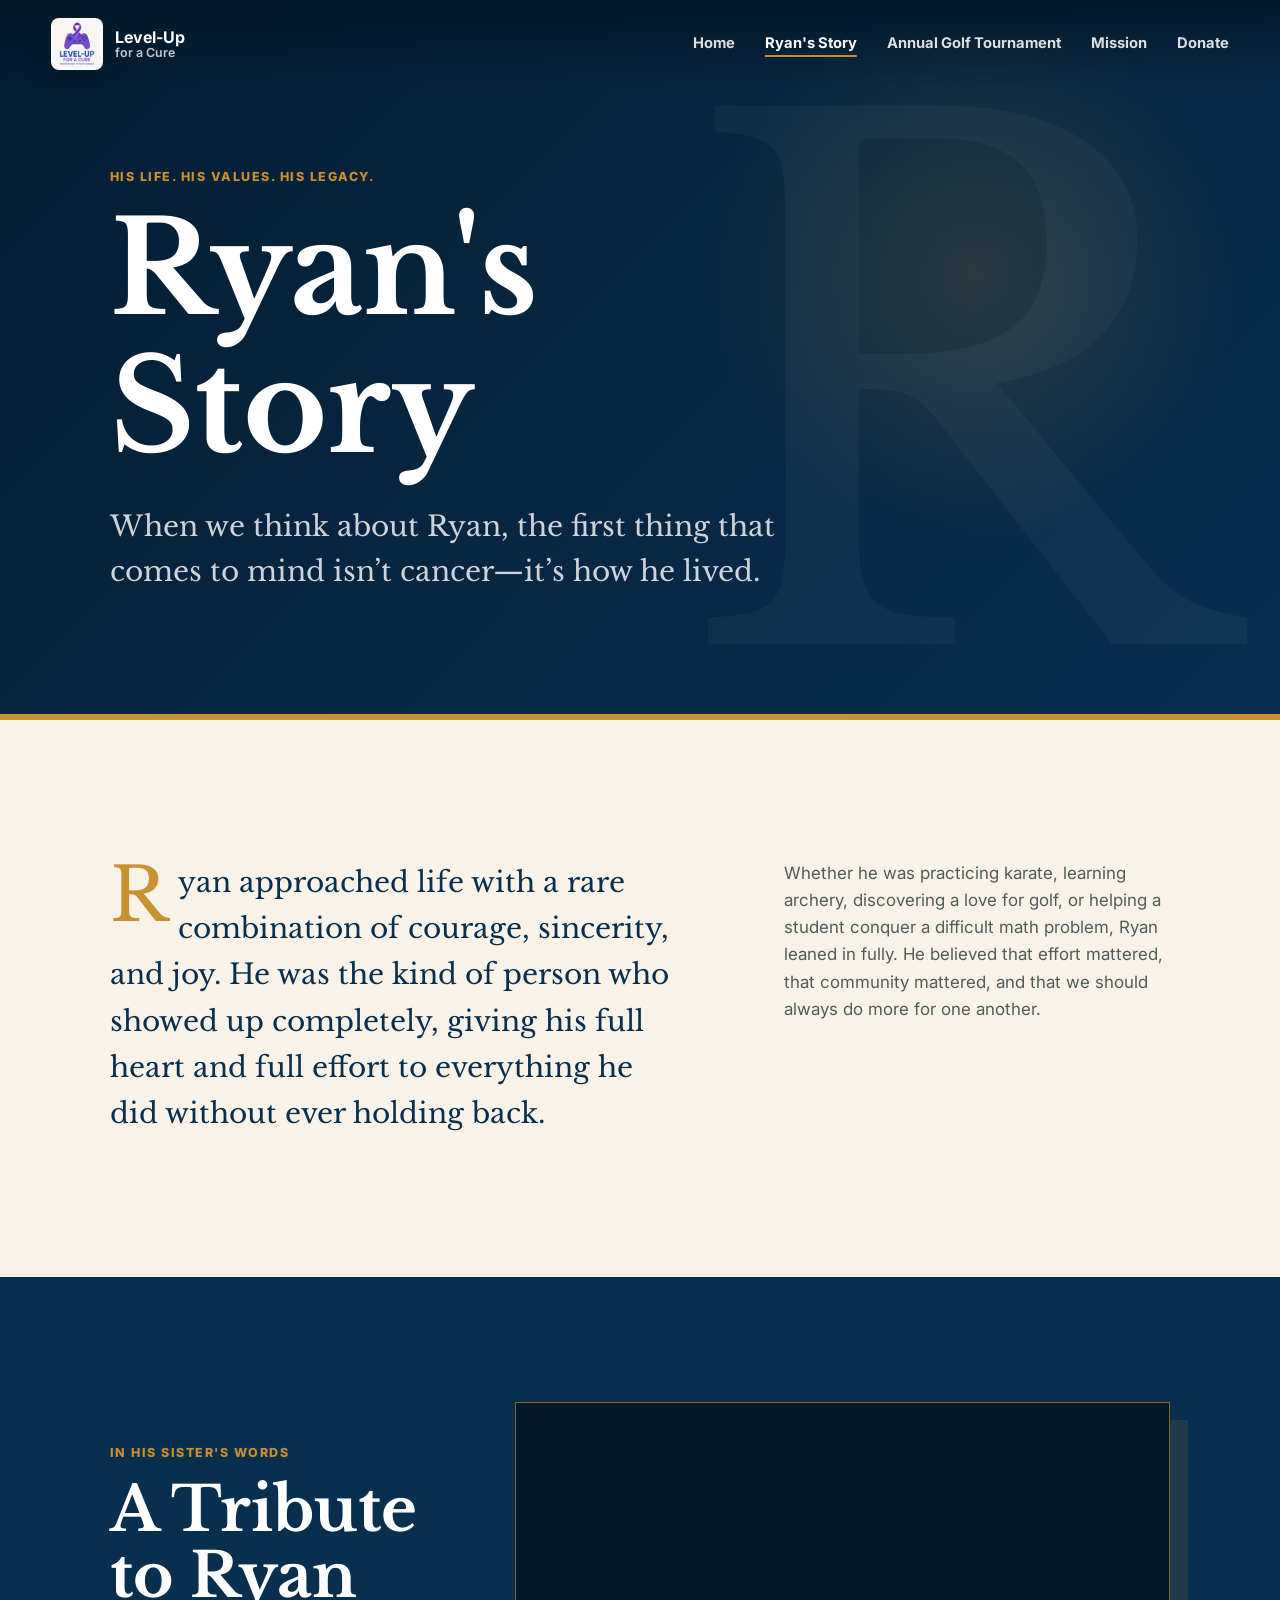
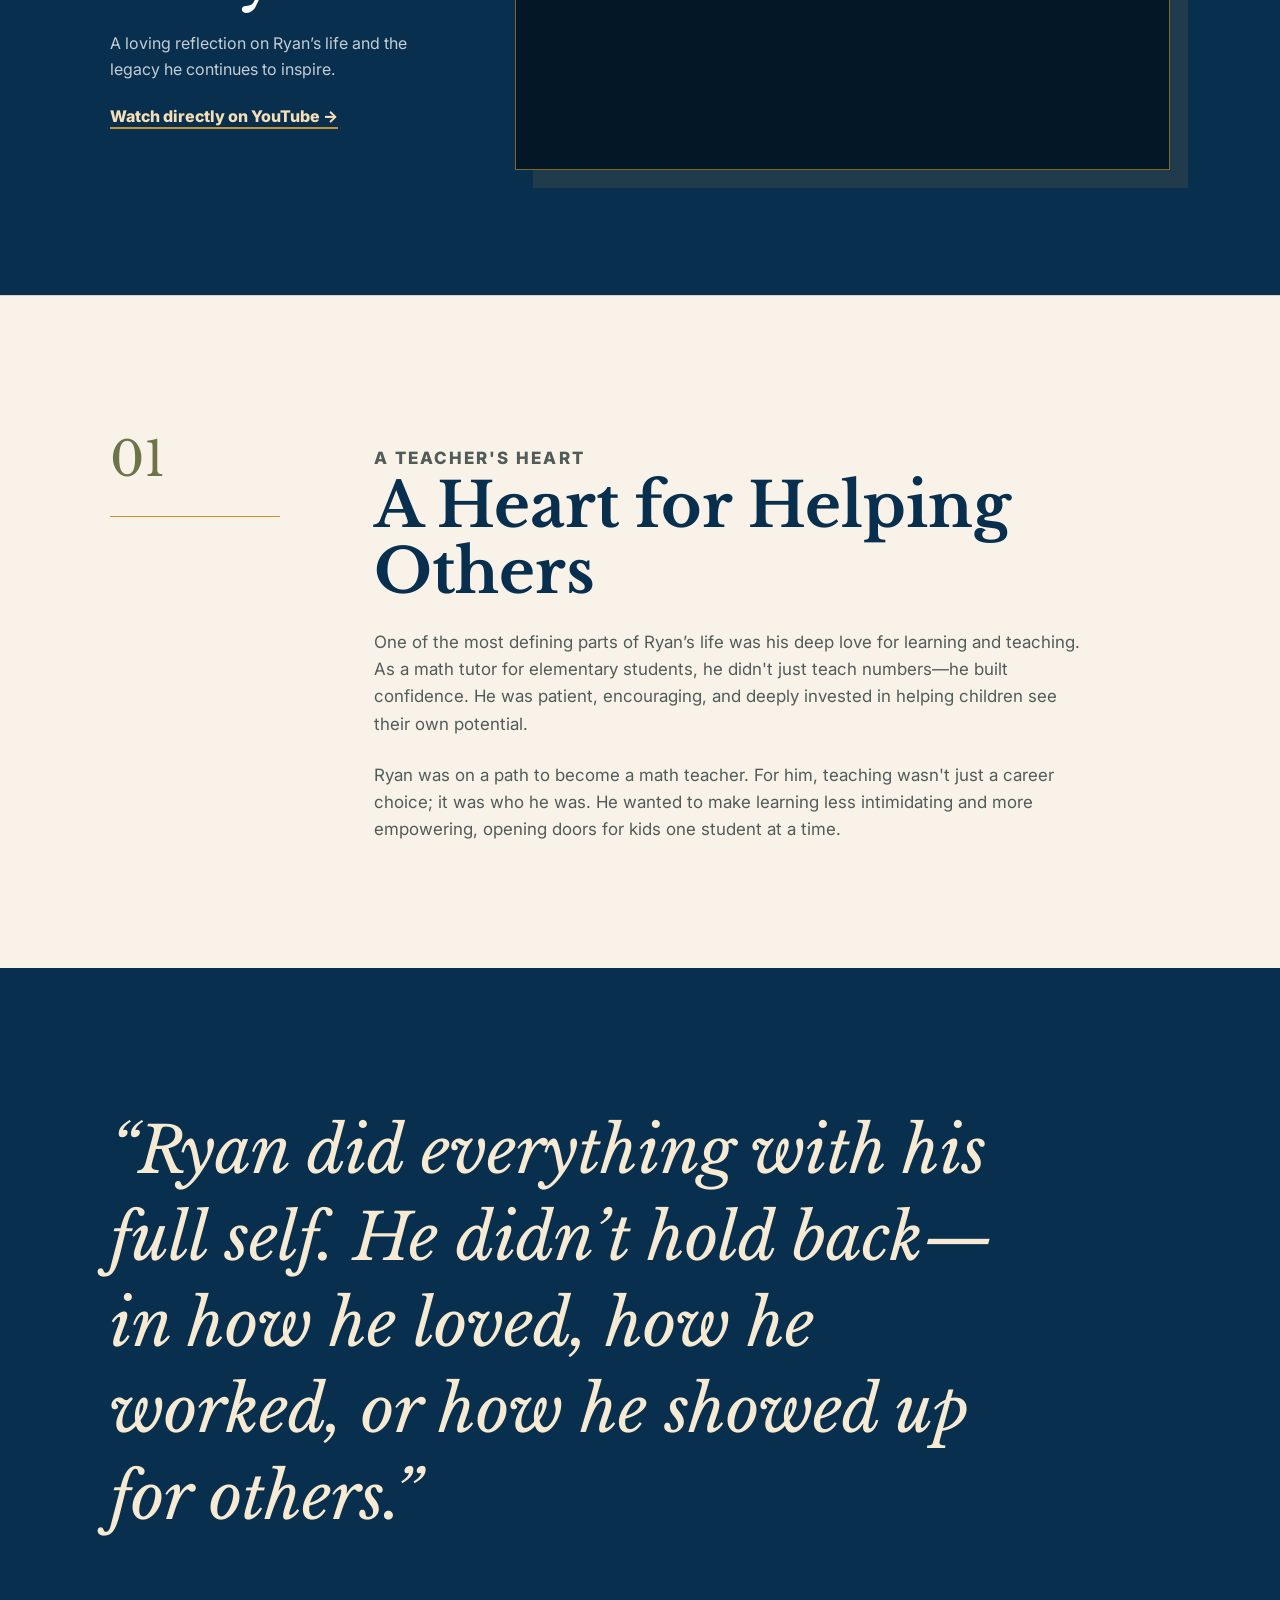
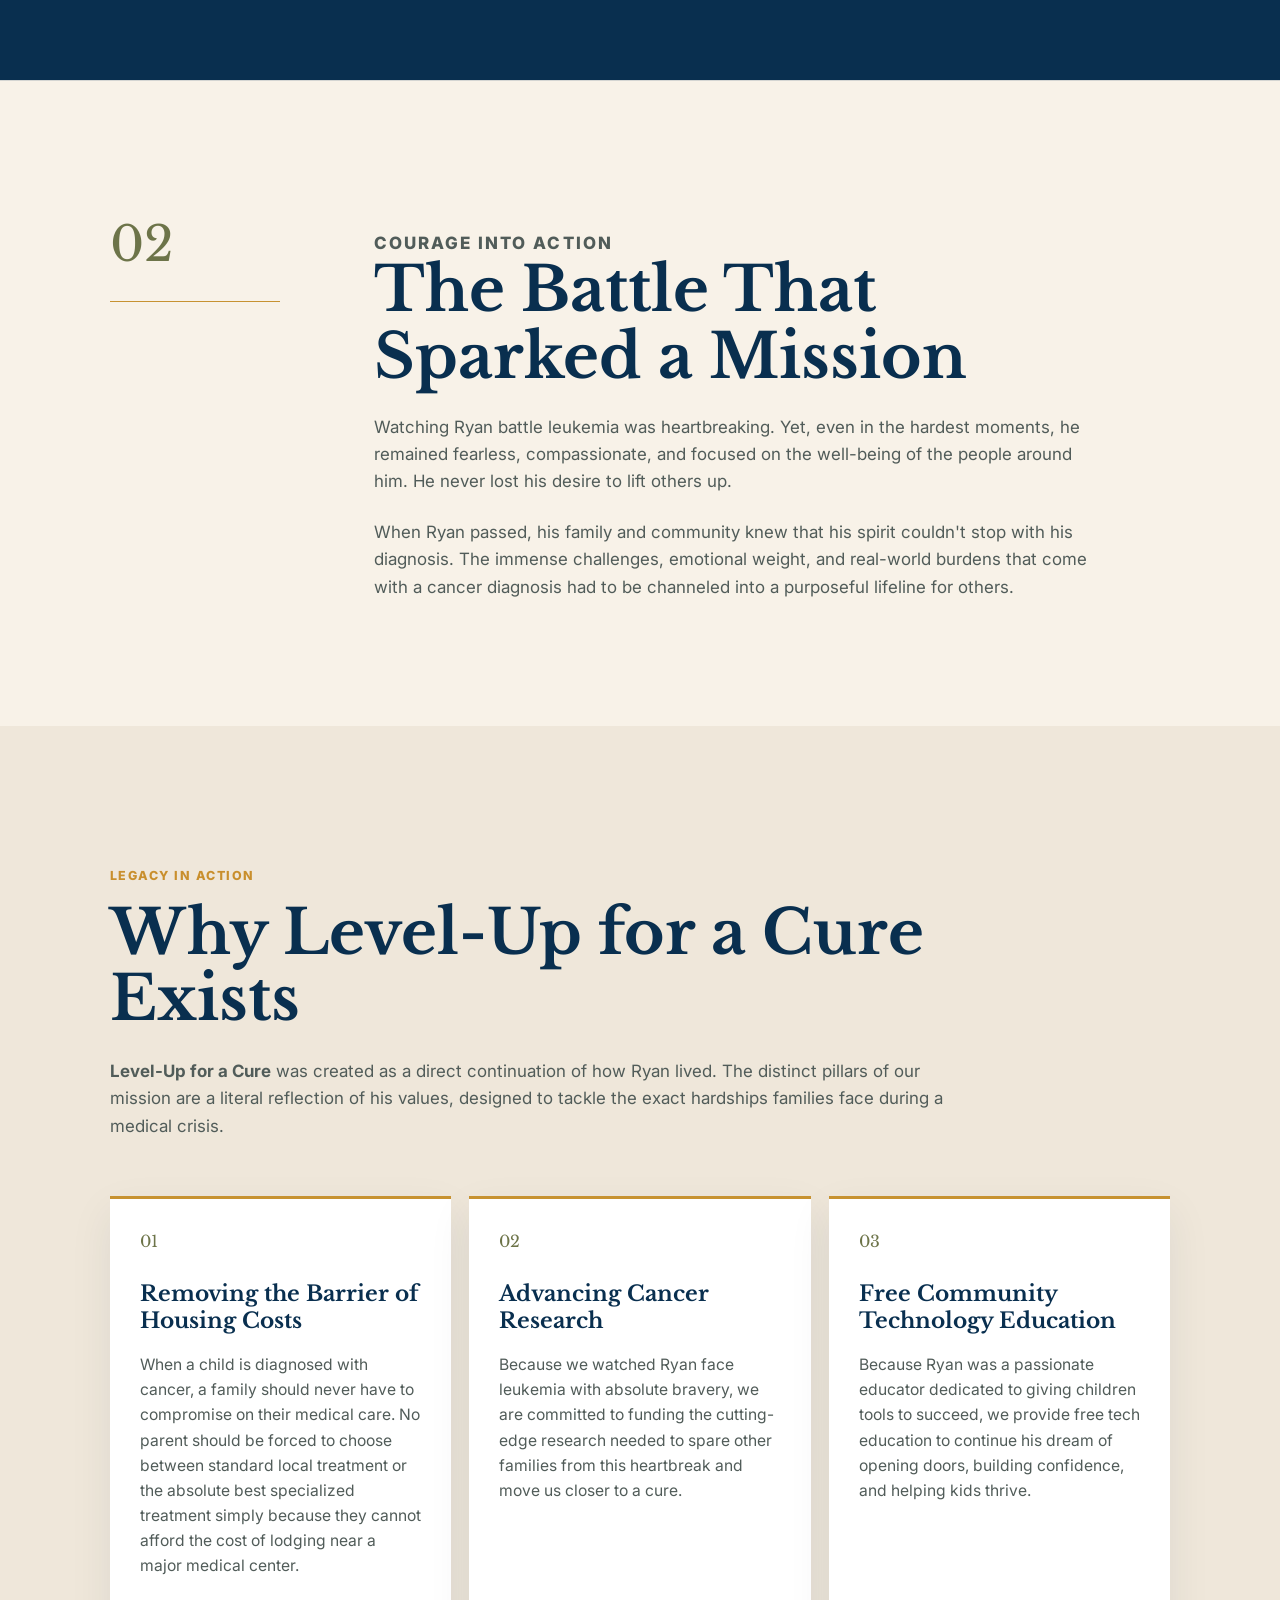
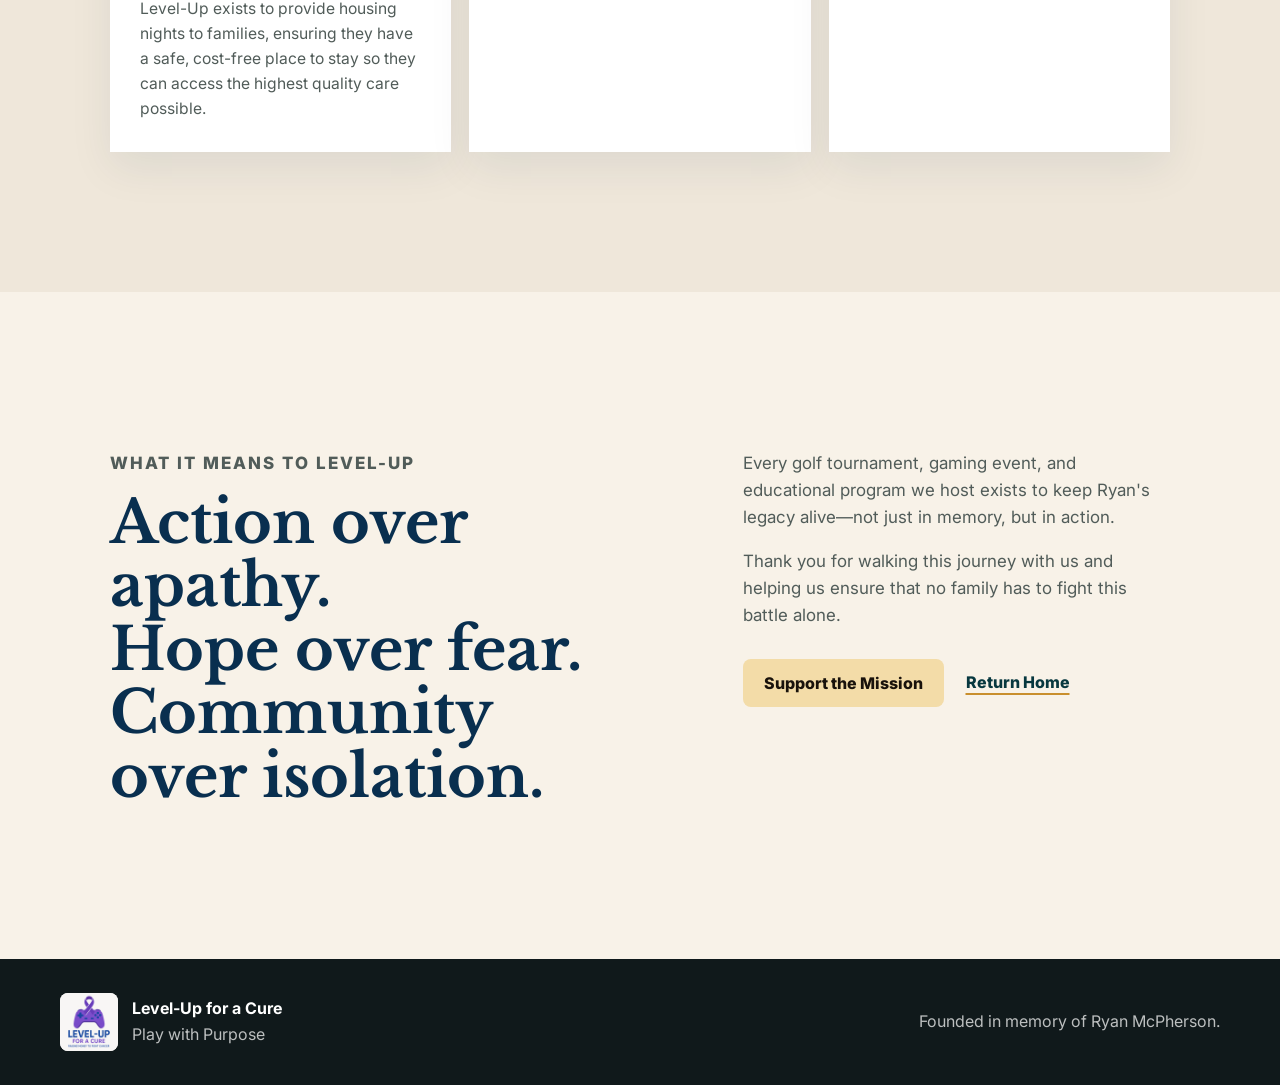
==== ryans-story.html @ 9b05496c "Add Ryan story and tribute page" ====
<!doctype html>
<html lang="en">
  <head>
    <meta charset="utf-8">
    <meta name="viewport" content="width=device-width, initial-scale=1">
    <title>Ryan's Story | Level-Up for a Cure</title>
    <meta name="description" content="The story of Ryan McPherson and how his courage, generosity, love of teaching, and commitment to community inspired Level-Up for a Cure.">
    <link rel="preconnect" href="https://fonts.googleapis.com">
    <link rel="preconnect" href="https://fonts.gstatic.com" crossorigin>
    <link href="https://fonts.googleapis.com/css2?family=Inter:wght@400;500;600;700;800&family=Libre+Baskerville:wght@400;700&display=swap" rel="stylesheet">
    <link rel="stylesheet" href="styles.css?v=9">
  </head>
  <body class="story-page">
    <header class="site-header story-header">
      <a class="brand" href="index.html" aria-label="Level-Up for a Cure home">
        <img class="brand-logo" src="assets/levelup-logo.png" alt="" width="1024" height="1024">
        <span><strong>Level-Up</strong><small>for a Cure</small></span>
      </a>
      <nav class="site-nav" aria-label="Primary navigation">
        <a href="index.html">Home</a>
        <a class="active" href="ryans-story.html" aria-current="page">Ryan's Story</a>
        <a href="tournament.html">Annual Golf Tournament</a>
        <a href="index.html#mission">Mission</a>
        <a href="https://givebutter.com/level-up-donations" target="_blank" rel="noopener noreferrer">Donate</a>
      </nav>
    </header>

    <main>
      <section class="story-hero" aria-labelledby="story-page-title">
        <div class="story-hero-decoration" aria-hidden="true"><span>R</span></div>
        <div class="story-page-shell story-hero-content">
          <p class="eyebrow">His life. His values. His legacy.</p>
          <h1 id="story-page-title">Ryan's Story</h1>
          <p>When we think about Ryan, the first thing that comes to mind isn’t cancer—it’s how he lived.</p>
        </div>
      </section>

      <article class="story-article">
        <div class="story-page-shell story-opening">
          <p class="story-dropcap">Ryan approached life with a rare combination of courage, sincerity, and joy. He was the kind of person who showed up completely, giving his full heart and full effort to everything he did without ever holding back.</p>
          <p>Whether he was practicing karate, learning archery, discovering a love for golf, or helping a student conquer a difficult math problem, Ryan leaned in fully. He believed that effort mattered, that community mattered, and that we should always do more for one another.</p>
        </div>

        <section class="story-video-section" aria-labelledby="story-video-title">
          <div class="story-page-shell story-video-grid">
            <div>
              <p class="eyebrow">In his sister's words</p>
              <h2 id="story-video-title">A Tribute to Ryan</h2>
              <p>A loving reflection on Ryan’s life and the legacy he continues to inspire.</p>
              <a href="https://www.youtube.com/watch?v=9AmOcWRdVeg" target="_blank" rel="noopener noreferrer">Watch directly on YouTube <span aria-hidden="true">→</span></a>
            </div>
            <div class="story-video">
              <iframe src="https://www.youtube-nocookie.com/embed/9AmOcWRdVeg" title="A tribute to Ryan created by his sister" loading="lazy" referrerpolicy="strict-origin-when-cross-origin" allow="accelerometer; autoplay; clipboard-write; encrypted-media; gyroscope; picture-in-picture; web-share" allowfullscreen></iframe>
            </div>
          </div>
        </section>

        <section class="story-chapter" aria-labelledby="helping-title">
          <div class="story-page-shell chapter-grid">
            <div class="chapter-marker" aria-hidden="true"><span>01</span><i></i></div>
            <div class="chapter-copy">
              <p class="eyebrow">A teacher's heart</p>
              <h2 id="helping-title">A Heart for Helping Others</h2>
              <p>One of the most defining parts of Ryan’s life was his deep love for learning and teaching. As a math tutor for elementary students, he didn't just teach numbers—he built confidence. He was patient, encouraging, and deeply invested in helping children see their own potential.</p>
              <p>Ryan was on a path to become a math teacher. For him, teaching wasn't just a career choice; it was who he was. He wanted to make learning less intimidating and more empowering, opening doors for kids one student at a time.</p>
            </div>
          </div>
        </section>

        <aside class="story-quote">
          <div class="story-page-shell">
            <blockquote>“Ryan did everything with his full self. He didn’t hold back—in how he loved, how he worked, or how he showed up for others.”</blockquote>
          </div>
        </aside>

        <section class="story-chapter" aria-labelledby="battle-title">
          <div class="story-page-shell chapter-grid">
            <div class="chapter-marker" aria-hidden="true"><span>02</span><i></i></div>
            <div class="chapter-copy">
              <p class="eyebrow">Courage into action</p>
              <h2 id="battle-title">The Battle That Sparked a Mission</h2>
              <p>Watching Ryan battle leukemia was heartbreaking. Yet, even in the hardest moments, he remained fearless, compassionate, and focused on the well-being of the people around him. He never lost his desire to lift others up.</p>
              <p>When Ryan passed, his family and community knew that his spirit couldn't stop with his diagnosis. The immense challenges, emotional weight, and real-world burdens that come with a cancer diagnosis had to be channeled into a purposeful lifeline for others.</p>
            </div>
          </div>
        </section>

        <section class="mission-story" aria-labelledby="level-up-title">
          <div class="story-page-shell">
            <div class="mission-story-heading">
              <p class="eyebrow">Legacy in action</p>
              <h2 id="level-up-title">Why Level-Up for a Cure Exists</h2>
              <p><strong>Level-Up for a Cure</strong> was created as a direct continuation of how Ryan lived. The distinct pillars of our mission are a literal reflection of his values, designed to tackle the exact hardships families face during a medical crisis.</p>
            </div>
            <div class="mission-pillars">
              <section>
                <span>01</span>
                <h3>Removing the Barrier of Housing Costs</h3>
                <p>When a child is diagnosed with cancer, a family should never have to compromise on their medical care. No parent should be forced to choose between standard local treatment or the absolute best specialized treatment simply because they cannot afford the cost of lodging near a major medical center.</p>
                <p>Level-Up exists to provide housing nights to families, ensuring they have a safe, cost-free place to stay so they can access the highest quality care possible.</p>
              </section>
              <section>
                <span>02</span>
                <h3>Advancing Cancer Research</h3>
                <p>Because we watched Ryan face leukemia with absolute bravery, we are committed to funding the cutting-edge research needed to spare other families from this heartbreak and move us closer to a cure.</p>
              </section>
              <section>
                <span>03</span>
                <h3>Free Community Technology Education</h3>
                <p>Because Ryan was a passionate educator dedicated to giving children tools to succeed, we provide free tech education to continue his dream of opening doors, building confidence, and helping kids thrive.</p>
              </section>
            </div>
          </div>
        </section>

        <section class="story-closing">
          <div class="story-page-shell story-closing-grid">
            <div>
              <p class="eyebrow">What it means to Level-Up</p>
              <h2>Action over apathy.<br>Hope over fear.<br>Community over isolation.</h2>
            </div>
            <div>
              <p>Every golf tournament, gaming event, and educational program we host exists to keep Ryan's legacy alive—not just in memory, but in action.</p>
              <p>Thank you for walking this journey with us and helping us ensure that no family has to fight this battle alone.</p>
              <div class="story-closing-actions">
                <a class="button button-primary" href="https://givebutter.com/level-up-donations" target="_blank" rel="noopener noreferrer">Support the Mission</a>
                <a class="story-secondary-link" href="index.html">Return Home</a>
              </div>
            </div>
          </div>
        </section>
      </article>
    </main>

    <footer class="site-footer">
      <div class="section-shell footer-grid">
        <div class="footer-brand">
          <img src="assets/levelup-logo.png" alt="Level-Up for a Cure" width="1024" height="1024">
          <p><strong>Level-Up for a Cure</strong><br>Play with Purpose</p>
        </div>
        <p>Founded in memory of Ryan McPherson.</p>
      </div>
    </footer>
  </body>
</html>
---- styles.css ----
:root {
  color-scheme: light;
  --ink: #182528;
  --muted: #5c6766;
  --paper: #fbf7ef;
  --soft: #f1eadf;
  --teal: #0b5963;
  --teal-deep: #07383f;
  --gold: #c98f2d;
  --gold-soft: #f3dca8;
  --coral: #ce5d45;
  --white: #ffffff;
  --line: rgba(24, 37, 40, 0.14);
  --shadow: 0 24px 70px rgba(24, 37, 40, 0.18);
}

* {
  box-sizing: border-box;
}

html {
  scroll-behavior: smooth;
}

body {
  margin: 0;
  font-family: "Inter", system-ui, -apple-system, BlinkMacSystemFont, "Segoe UI", sans-serif;
  color: var(--ink);
  background: var(--paper);
  line-height: 1.6;
}

a {
  color: inherit;
}

.site-header {
  position: fixed;
  z-index: 20;
  top: 0;
  left: 0;
  right: 0;
  display: flex;
  align-items: center;
  justify-content: space-between;
  gap: 24px;
  padding: 18px clamp(18px, 4vw, 56px);
  color: var(--white);
  background: linear-gradient(180deg, rgba(7, 19, 22, 0.78), rgba(7, 19, 22, 0));
}

.brand {
  display: inline-flex;
  align-items: center;
  gap: 12px;
  text-decoration: none;
}

.brand-logo {
  width: 52px;
  height: 52px;
  border: 2px solid rgba(255, 255, 255, 0.68);
  border-radius: 8px;
  background: rgba(255, 255, 255, 0.94);
  box-shadow: 0 10px 24px rgba(0, 0, 0, 0.18);
  object-fit: contain;
}

.brand strong,
.brand small {
  display: block;
  line-height: 1.05;
}

.brand small {
  color: rgba(255, 255, 255, 0.76);
  font-size: 0.78rem;
  font-weight: 600;
}

.site-nav {
  display: flex;
  align-items: center;
  gap: clamp(14px, 3vw, 30px);
  font-size: 0.92rem;
  font-weight: 700;
}

.site-nav a {
  text-decoration: none;
  color: rgba(255, 255, 255, 0.86);
}

.site-nav a:hover,
.site-nav a:focus-visible {
  color: var(--white);
}

.site-nav a.active {
  color: var(--white);
  text-decoration: underline;
  text-decoration-color: var(--gold);
  text-decoration-thickness: 2px;
  text-underline-offset: 7px;
}

.hero {
  position: relative;
  min-height: 92vh;
  display: grid;
  align-items: center;
  overflow: hidden;
  background: var(--teal-deep);
}

.hero-media,
.hero-overlay {
  position: absolute;
  inset: 0;
}

.hero-media {
  background-image: url("assets/level-up-hero.png");
  background-size: cover;
  background-position: center;
  transform: scale(1.01);
}

.hero-overlay {
  background:
    linear-gradient(90deg, rgba(6, 23, 27, 0.92) 0%, rgba(6, 23, 27, 0.74) 38%, rgba(6, 23, 27, 0.16) 72%),
    linear-gradient(0deg, rgba(6, 23, 27, 0.78) 0%, rgba(6, 23, 27, 0) 38%);
}

.hero-content {
  position: relative;
  z-index: 2;
  width: min(680px, calc(100% - 36px));
  margin-left: clamp(18px, 7vw, 96px);
  padding-top: 84px;
  color: var(--white);
}

.eyebrow {
  margin: 0 0 14px;
  color: var(--gold);
  font-size: 0.78rem;
  font-weight: 800;
  letter-spacing: 0.12em;
  text-transform: uppercase;
}

h1,
h2,
h3,
p {
  overflow-wrap: anywhere;
}

h1,
h2 {
  margin: 0;
  font-family: "Libre Baskerville", Georgia, serif;
  line-height: 1.08;
  letter-spacing: 0;
}

h1 {
  max-width: 720px;
  font-size: clamp(3.5rem, 9vw, 7.8rem);
}

h2 {
  font-size: clamp(2rem, 4.8vw, 4.2rem);
}

h3 {
  margin: 0;
  font-size: 1.18rem;
  line-height: 1.25;
}

.hero-copy {
  max-width: 620px;
  margin: 24px 0 0;
  color: rgba(255, 255, 255, 0.84);
  font-size: clamp(1.05rem, 2vw, 1.34rem);
}

.hero-actions,
.donate-panel {
  display: flex;
  flex-wrap: wrap;
  gap: 14px;
  margin-top: 34px;
}

.button {
  display: inline-flex;
  min-height: 48px;
  align-items: center;
  justify-content: center;
  border: 1px solid transparent;
  border-radius: 8px;
  padding: 13px 20px;
  font-weight: 800;
  font-family: inherit;
  line-height: 1.2;
  text-decoration: none;
  cursor: pointer;
  transition: transform 160ms ease, background-color 160ms ease, border-color 160ms ease;
}

.button:hover,
.button:focus-visible {
  transform: translateY(-2px);
}

.button-primary {
  color: #19120b;
  background: var(--gold-soft);
}

.button-secondary {
  color: var(--white);
  border-color: rgba(255, 255, 255, 0.45);
  background: rgba(255, 255, 255, 0.1);
}

.section-shell {
  width: min(1160px, calc(100% - 36px));
  margin: 0 auto;
}

.intro-band,
.pathways,
.impact-band,
.story-section,
.donate-band {
  padding: clamp(64px, 10vw, 118px) 0;
}

.intro-grid,
.impact-grid,
.story-grid,
.donate-grid {
  display: grid;
  grid-template-columns: minmax(0, 0.9fr) minmax(0, 1.1fr);
  gap: clamp(34px, 7vw, 86px);
  align-items: start;
}

.intro-copy p,
.impact-grid p,
.story-grid p,
.donate-grid p {
  margin: 0 0 18px;
  color: var(--muted);
  font-size: 1.06rem;
}

.section-heading {
  max-width: 790px;
  margin-bottom: 38px;
}

.event-grid {
  display: grid;
  grid-template-columns: repeat(3, minmax(0, 1fr));
  gap: 18px;
}

.event-card {
  min-height: 330px;
  display: flex;
  flex-direction: column;
  align-items: flex-start;
  gap: 18px;
  padding: 28px;
  border: 1px solid var(--line);
  border-radius: 8px;
  background: var(--white);
  box-shadow: 0 14px 34px rgba(24, 37, 40, 0.08);
}

.event-card p {
  margin: 0;
  color: var(--muted);
}

.event-card a {
  margin-top: auto;
  color: var(--teal);
  font-weight: 800;
  text-decoration-thickness: 2px;
  text-underline-offset: 4px;
}

.event-icon {
  position: relative;
  width: 58px;
  height: 58px;
  border-radius: 8px;
  background: var(--teal);
}

.event-icon span,
.event-icon::before,
.event-icon::after {
  position: absolute;
  content: "";
  background: var(--gold-soft);
}

.event-icon span {
  left: 24px;
  top: 10px;
  width: 10px;
  height: 36px;
  border-radius: 8px;
}

.event-icon::before {
  left: 16px;
  top: 14px;
  width: 30px;
  height: 8px;
  border-radius: 999px;
}

.event-icon::after {
  right: 10px;
  bottom: 10px;
  width: 14px;
  height: 14px;
  border-radius: 50%;
}

.event-icon.game {
  background: var(--coral);
}

.event-icon.game span {
  left: 13px;
  top: 26px;
  width: 32px;
  height: 10px;
  border-radius: 999px;
}

.event-icon.game::before,
.event-icon.game::after {
  border-radius: 50%;
}

.event-icon.game::before {
  left: 14px;
  top: 17px;
  width: 9px;
  height: 9px;
}

.event-icon.game::after {
  right: 14px;
  bottom: 16px;
  width: 10px;
  height: 10px;
}

.event-icon.math {
  background: var(--gold);
}

.event-icon.math span {
  left: 16px;
  top: 25px;
  width: 26px;
  height: 6px;
  border-radius: 999px;
  background: var(--teal-deep);
}

.event-icon.math::before,
.event-icon.math::after {
  background: var(--teal-deep);
  border-radius: 999px;
}

.event-icon.math::before {
  left: 26px;
  top: 15px;
  width: 6px;
  height: 26px;
}

.event-icon.math::after {
  right: 13px;
  bottom: 11px;
  width: 12px;
  height: 12px;
}

.impact-band {
  color: var(--white);
  background: var(--teal-deep);
}

.impact-band h2,
.impact-band p {
  color: var(--white);
}

.impact-band p {
  color: rgba(255, 255, 255, 0.76);
}

.impact-list {
  display: grid;
  gap: 14px;
}

.impact-list div {
  padding: 22px 0;
  border-top: 1px solid rgba(255, 255, 255, 0.18);
}

.impact-list strong,
.impact-list span {
  display: block;
}

.impact-list strong {
  color: var(--gold-soft);
  font-size: 1.1rem;
}

.impact-list span {
  margin-top: 4px;
  color: rgba(255, 255, 255, 0.76);
}

.story-section {
  background: var(--soft);
}

.story-stat {
  position: sticky;
  top: 110px;
  padding: 32px;
  border-left: 8px solid var(--gold);
  border-radius: 8px;
  background: var(--white);
  box-shadow: var(--shadow);
}

.story-stat span,
.story-stat strong {
  display: block;
}

.story-stat span {
  margin-bottom: 18px;
  color: var(--coral);
  font-size: clamp(2rem, 5vw, 4.4rem);
  font-weight: 800;
  line-height: 1;
}

.story-stat strong {
  font-size: 1.16rem;
  line-height: 1.4;
}

.donate-band {
  background:
    linear-gradient(135deg, rgba(201, 143, 45, 0.14), rgba(206, 93, 69, 0.12)),
    var(--paper);
}

.donate-grid {
  align-items: center;
}

.donate-panel {
  justify-content: flex-end;
  margin-top: 0;
}

.donate-panel .button-secondary {
  color: var(--teal-deep);
  border-color: rgba(7, 56, 63, 0.28);
  background: rgba(255, 255, 255, 0.66);
}

.site-footer {
  padding: 34px 0;
  color: rgba(255, 255, 255, 0.72);
  background: #10191b;
}

.footer-grid {
  display: flex;
  align-items: center;
  justify-content: space-between;
  gap: 24px;
}

.footer-brand {
  display: flex;
  align-items: center;
  gap: 14px;
}

.footer-brand img {
  width: 58px;
  height: 58px;
  border-radius: 8px;
  background: var(--white);
  object-fit: contain;
}

.footer-grid p {
  margin: 0;
}

.footer-grid strong {
  color: var(--white);
}

/* Annual golf tournament */
.visually-hidden {
  position: absolute;
  width: 1px;
  height: 1px;
  padding: 0;
  margin: -1px;
  overflow: hidden;
  clip: rect(0, 0, 0, 0);
  white-space: nowrap;
  border: 0;
}

.tournament-page {
  --tournament-navy: #062b4b;
  --tournament-navy-deep: #031f37;
  --tournament-olive: #6e7448;
  --tournament-gold: #c79636;
  --tournament-cream: #f7f1e7;
  background: var(--tournament-cream);
}

.tournament-header {
  position: absolute;
  background: linear-gradient(180deg, rgba(3, 31, 55, 0.92), rgba(3, 31, 55, 0));
}

.tournament-hero {
  position: relative;
  overflow: hidden;
  background: var(--tournament-navy);
}

.tournament-hero img {
  display: block;
  width: 100%;
  height: auto;
}

.tournament-shell {
  width: min(1200px, calc(100% - 40px));
  margin: 0 auto;
}

.tournament-intro {
  padding: clamp(70px, 9vw, 130px) 0;
  background:
    radial-gradient(circle at 12% 18%, rgba(199, 150, 54, 0.12), transparent 28%),
    var(--tournament-cream);
}

.tournament-intro-grid {
  display: grid;
  grid-template-columns: minmax(250px, 0.7fr) minmax(0, 1.3fr);
  gap: clamp(46px, 8vw, 110px);
  align-items: center;
}

.tournament-date-card {
  padding: 44px 34px;
  border: 1px solid rgba(110, 116, 72, 0.36);
  text-align: center;
  background: rgba(255, 255, 255, 0.46);
  box-shadow: 14px 14px 0 rgba(110, 116, 72, 0.12);
}

.tournament-date-card span,
.tournament-date-card strong {
  display: block;
}

.date-month,
.date-year {
  color: var(--tournament-olive);
  font-size: 0.8rem;
  font-weight: 800;
  letter-spacing: 0.2em;
  text-transform: uppercase;
}

.tournament-date-card strong {
  color: var(--tournament-navy);
  font-family: "Libre Baskerville", Georgia, serif;
  font-size: clamp(5rem, 10vw, 8rem);
  line-height: 1;
}

.tournament-date-card div {
  width: 48px;
  height: 1px;
  margin: 28px auto;
  background: var(--tournament-gold);
}

.tournament-date-card p {
  margin: 0;
  color: var(--tournament-navy);
  font-weight: 800;
}

.tournament-date-card small {
  color: var(--tournament-olive);
  font-weight: 700;
}

.tournament-copy h2,
.purpose-band h2,
.participate-section h2,
.tournament-cta h2 {
  color: var(--tournament-navy);
}

.tournament-lead {
  max-width: 660px;
  margin: 25px 0 36px;
  color: #4f5855;
  font-family: "Libre Baskerville", Georgia, serif;
  font-size: clamp(1.12rem, 2vw, 1.4rem);
  line-height: 1.7;
}

.event-facts {
  display: grid;
  grid-template-columns: repeat(3, minmax(0, 1fr));
  border-top: 1px solid rgba(6, 43, 75, 0.2);
  border-bottom: 1px solid rgba(6, 43, 75, 0.2);
}

.event-facts div {
  padding: 22px 18px 22px 0;
}

.event-facts div + div {
  padding-left: 22px;
  border-left: 1px solid rgba(6, 43, 75, 0.2);
}

.event-facts span,
.event-facts strong {
  display: block;
}

.event-facts span {
  margin-bottom: 4px;
  color: var(--tournament-olive);
  font-size: 0.7rem;
  font-weight: 800;
  letter-spacing: 0.14em;
  text-transform: uppercase;
}

.event-facts strong {
  color: var(--tournament-navy);
  font-size: 0.98rem;
  line-height: 1.4;
}

.event-facts small {
  color: #65705f;
  font-size: 0.82rem;
  font-weight: 600;
}

.tournament-actions {
  display: flex;
  flex-wrap: wrap;
  align-items: center;
  gap: 24px;
  margin-top: 34px;
}

.tournament-button {
  color: #fff;
  border-color: var(--tournament-gold);
  border-radius: 2px;
  background: var(--tournament-navy);
}

.text-link,
.participate-grid a {
  color: var(--tournament-navy);
  font-weight: 800;
  text-decoration-color: var(--tournament-gold);
  text-decoration-thickness: 2px;
  text-underline-offset: 5px;
}

.purpose-band {
  padding: clamp(74px, 10vw, 130px) 0;
  color: rgba(255, 255, 255, 0.76);
  background: var(--tournament-navy);
}

.purpose-grid {
  display: grid;
  grid-template-columns: 0.72fr 1.28fr;
  gap: clamp(44px, 9vw, 130px);
  align-items: center;
}

.purpose-kicker {
  margin: 0;
  color: var(--tournament-gold);
  font-family: "Libre Baskerville", Georgia, serif;
  font-size: clamp(2rem, 5vw, 4.5rem);
  font-style: italic;
  line-height: 1.2;
}

.purpose-band h2,
.tournament-cta h2 {
  color: #fff;
}

.purpose-band p:last-child {
  max-width: 700px;
  margin: 24px 0 0;
  font-size: 1.08rem;
}

.participate-section {
  padding: clamp(76px, 10vw, 132px) 0;
}

.participate-heading {
  max-width: 770px;
  margin-bottom: 50px;
}

.participate-heading > p:last-child {
  color: #59625e;
  font-size: 1.08rem;
}

.participate-grid {
  display: grid;
  grid-template-columns: repeat(3, minmax(0, 1fr));
  gap: 18px;
}

.participate-grid article {
  display: flex;
  min-height: 350px;
  flex-direction: column;
  align-items: flex-start;
  padding: 32px;
  border-top: 3px solid var(--tournament-gold);
  background: #fff;
  box-shadow: 0 18px 45px rgba(3, 31, 55, 0.09);
}

.card-number {
  margin-bottom: 28px;
  color: var(--tournament-olive);
  font-family: "Libre Baskerville", Georgia, serif;
  font-size: 1rem;
}

.participate-grid h3 {
  color: var(--tournament-navy);
  font-family: "Libre Baskerville", Georgia, serif;
  font-size: 1.65rem;
}

.participate-grid p {
  color: #606965;
}

.participate-grid a {
  margin-top: auto;
}

.tournament-cta {
  padding: clamp(72px, 10vw, 126px) 0;
  text-align: center;
  color: rgba(255, 255, 255, 0.72);
  background:
    linear-gradient(rgba(3, 31, 55, 0.9), rgba(3, 31, 55, 0.94)),
    url("assets/tournament-banner.png") center 45% / cover;
}

.tournament-cta p:not(.eyebrow) {
  margin: 15px 0 30px;
  font-size: 1.12rem;
  letter-spacing: 0.08em;
  text-transform: uppercase;
}

.tournament-cta .tournament-button {
  background: var(--tournament-gold);
}

.tournament-footer {
  background: var(--tournament-navy-deep);
}

.contact-modal {
  width: min(680px, calc(100% - 32px));
  max-height: calc(100vh - 32px);
  margin: auto;
  padding: 0;
  border: 1px solid rgba(199, 150, 54, 0.55);
  border-radius: 4px;
  color: var(--ink);
  background: var(--tournament-cream);
  box-shadow: 0 30px 100px rgba(3, 31, 55, 0.42);
}

.contact-modal::backdrop {
  background: rgba(3, 31, 55, 0.78);
  backdrop-filter: blur(4px);
}

.contact-modal-head {
  display: flex;
  align-items: flex-start;
  justify-content: space-between;
  gap: 24px;
  padding: 32px 34px 24px;
  border-bottom: 1px solid rgba(6, 43, 75, 0.15);
}

.contact-modal-head h2 {
  color: var(--tournament-navy);
  font-size: clamp(1.7rem, 4vw, 2.5rem);
}

.modal-close {
  width: 42px;
  height: 42px;
  flex: 0 0 auto;
  border: 1px solid rgba(6, 43, 75, 0.2);
  border-radius: 50%;
  color: var(--tournament-navy);
  background: transparent;
  font-size: 1.8rem;
  line-height: 1;
  cursor: pointer;
}

.contact-form {
  display: grid;
  gap: 20px;
  padding: 28px 34px 34px;
}

.contact-form-row {
  display: grid;
  grid-template-columns: repeat(2, minmax(0, 1fr));
  gap: 18px;
}

.contact-form label {
  display: grid;
  gap: 7px;
  color: var(--tournament-navy);
  font-size: 0.82rem;
  font-weight: 800;
}

.contact-form label span,
.contact-form-note {
  color: #69716d;
  font-weight: 500;
}

.contact-form input,
.contact-form select,
.contact-form textarea {
  width: 100%;
  border: 1px solid rgba(6, 43, 75, 0.24);
  border-radius: 3px;
  padding: 12px 13px;
  color: var(--ink);
  background: #fff;
  font: inherit;
  font-weight: 500;
}

.contact-form textarea {
  resize: vertical;
}

.contact-form input:focus,
.contact-form select:focus,
.contact-form textarea:focus {
  border-color: var(--tournament-gold);
  outline: 3px solid rgba(199, 150, 54, 0.2);
}

.contact-form-note {
  margin: -4px 0 0;
  font-size: 0.76rem;
}

.contact-form-actions {
  display: flex;
  align-items: center;
  gap: 18px;
}

.modal-cancel {
  border: 0;
  color: var(--tournament-navy);
  background: transparent;
  font-weight: 800;
  cursor: pointer;
}

.housing-modal {
  --tournament-navy: var(--teal-deep);
  --tournament-gold: var(--gold);
  --tournament-cream: var(--paper);
}

.housing-intro {
  margin: 0;
  color: var(--muted);
  font-size: 0.95rem;
}

.contact-form .checkbox-label {
  display: flex;
  grid-template-columns: none;
  align-items: flex-start;
  gap: 11px;
  padding: 14px;
  border: 1px solid rgba(7, 56, 63, 0.18);
  background: rgba(255, 255, 255, 0.55);
  cursor: pointer;
}

.contact-form .checkbox-label input {
  width: 18px;
  height: 18px;
  flex: 0 0 auto;
  margin-top: 2px;
  accent-color: var(--teal);
}

.contact-form .checkbox-label span {
  color: var(--ink);
  font-weight: 600;
  line-height: 1.45;
}

/* Ryan's story */
.story-page {
  --story-navy: #092f4f;
  --story-cream: #f8f2e8;
  --story-gold: #c79231;
  --story-olive: #6d7449;
  background: var(--story-cream);
}

.story-header {
  position: absolute;
  background: linear-gradient(180deg, rgba(3, 24, 40, 0.9), transparent);
}

.story-page-shell {
  width: min(1060px, calc(100% - 40px));
  margin: 0 auto;
}

.story-hero {
  position: relative;
  min-height: 720px;
  display: grid;
  align-items: end;
  overflow: hidden;
  color: #fff;
  background:
    radial-gradient(circle at 76% 38%, rgba(199, 146, 49, 0.18), transparent 25%),
    linear-gradient(135deg, #041d32, var(--story-navy));
}

.story-hero::after {
  position: absolute;
  right: 0;
  bottom: 0;
  left: 0;
  height: 6px;
  background: var(--story-gold);
  content: "";
}

.story-hero-decoration {
  position: absolute;
  top: 50%;
  right: clamp(-60px, 4vw, 80px);
  color: rgba(255, 255, 255, 0.035);
  font-family: "Libre Baskerville", Georgia, serif;
  font-size: min(56vw, 700px);
  line-height: 0.7;
  transform: translateY(-42%);
  user-select: none;
}

.story-hero-content {
  position: relative;
  z-index: 1;
  padding-bottom: clamp(76px, 10vw, 125px);
}

.story-hero h1 {
  font-size: clamp(4rem, 10vw, 8.5rem);
}

.story-hero-content > p:last-child {
  max-width: 760px;
  margin: 28px 0 0;
  color: rgba(255, 255, 255, 0.8);
  font-family: "Libre Baskerville", Georgia, serif;
  font-size: clamp(1.2rem, 2.6vw, 1.75rem);
  line-height: 1.6;
}

.story-opening {
  display: grid;
  grid-template-columns: 1.2fr 0.8fr;
  gap: clamp(36px, 8vw, 96px);
  padding-top: clamp(80px, 11vw, 140px);
  padding-bottom: clamp(80px, 11vw, 140px);
}

.story-opening p,
.chapter-copy p,
.mission-story-heading > p:last-child,
.mission-pillars p,
.story-closing-grid p {
  color: #515c59;
  font-size: 1.06rem;
}

.story-opening p {
  margin: 0;
}

.story-dropcap {
  color: var(--story-navy) !important;
  font-family: "Libre Baskerville", Georgia, serif;
  font-size: clamp(1.35rem, 2.5vw, 1.75rem) !important;
  line-height: 1.65;
}

.story-dropcap::first-letter {
  float: left;
  margin: 8px 10px 0 0;
  color: var(--story-gold);
  font-size: 4.6rem;
  line-height: 0.75;
}

.story-video-section {
  padding: clamp(74px, 10vw, 125px) 0;
  color: rgba(255, 255, 255, 0.76);
  background: var(--story-navy);
}

.story-video-grid {
  display: grid;
  grid-template-columns: minmax(220px, 0.65fr) minmax(0, 1.35fr);
  gap: clamp(40px, 8vw, 90px);
  align-items: center;
}

.story-video-section h2 {
  color: #fff;
}

.story-video-section p:not(.eyebrow) {
  margin: 22px 0;
}

.story-video-section a {
  color: #f4dfb7;
  font-weight: 800;
  text-decoration-color: var(--story-gold);
  text-decoration-thickness: 2px;
  text-underline-offset: 5px;
}

.story-video {
  overflow: hidden;
  border: 1px solid rgba(199, 146, 49, 0.65);
  background: #031727;
  box-shadow: 18px 18px 0 rgba(199, 146, 49, 0.12);
  aspect-ratio: 16 / 9;
}

.story-video iframe {
  display: block;
  width: 100%;
  height: 100%;
  border: 0;
}

.story-chapter {
  padding: clamp(74px, 10vw, 125px) 0;
  border-top: 1px solid rgba(9, 47, 79, 0.15);
}

.chapter-grid {
  display: grid;
  grid-template-columns: 170px minmax(0, 720px);
  gap: clamp(38px, 8vw, 94px);
}

.chapter-marker span {
  display: block;
  color: var(--story-olive);
  font-family: "Libre Baskerville", Georgia, serif;
  font-size: 3rem;
}

.chapter-marker i {
  display: block;
  width: 100%;
  height: 1px;
  margin-top: 18px;
  background: var(--story-gold);
}

.chapter-copy h2,
.mission-story h2,
.story-closing h2 {
  color: var(--story-navy);
}

.chapter-copy p {
  margin: 24px 0 0;
}

.story-quote {
  padding: clamp(76px, 11vw, 140px) 0;
  color: #fff;
  background: var(--story-navy);
}

.story-quote blockquote {
  max-width: 920px;
  margin: 0;
  color: #f6ead2;
  font-family: "Libre Baskerville", Georgia, serif;
  font-size: clamp(2rem, 5vw, 4.5rem);
  font-style: italic;
  line-height: 1.35;
}

.mission-story {
  padding: clamp(80px, 11vw, 140px) 0;
  background: #efe7da;
}

.mission-story-heading {
  max-width: 840px;
  margin-bottom: 56px;
}

.mission-story-heading > p:last-child {
  margin-top: 26px;
}

.mission-pillars {
  display: grid;
  grid-template-columns: repeat(3, minmax(0, 1fr));
  gap: 18px;
}

.mission-pillars section {
  padding: 30px;
  border-top: 3px solid var(--story-gold);
  background: #fff;
  box-shadow: 0 16px 40px rgba(9, 47, 79, 0.08);
}

.mission-pillars span {
  color: var(--story-olive);
  font-family: "Libre Baskerville", Georgia, serif;
}

.mission-pillars h3 {
  margin-top: 26px;
  color: var(--story-navy);
  font-family: "Libre Baskerville", Georgia, serif;
  font-size: 1.35rem;
}

.mission-pillars p {
  margin: 18px 0 0;
  font-size: 0.98rem;
}

.story-closing {
  padding: clamp(86px, 12vw, 150px) 0;
}

.story-closing-grid {
  display: grid;
  grid-template-columns: 1.1fr 0.9fr;
  gap: clamp(48px, 9vw, 110px);
  align-items: start;
}

.story-closing h2 {
  font-size: clamp(2.2rem, 4.6vw, 4rem);
}

.story-closing-grid p:first-child {
  margin-top: 8px;
}

.story-closing-actions {
  display: flex;
  flex-wrap: wrap;
  align-items: center;
  gap: 22px;
  margin-top: 30px;
}

.story-secondary-link,
.story-link {
  color: var(--teal-deep);
  font-weight: 800;
  text-decoration-color: var(--gold);
  text-decoration-thickness: 2px;
  text-underline-offset: 5px;
}

@media (max-width: 860px) {
  .site-header {
    position: absolute;
    align-items: flex-start;
  }

  .site-nav {
    flex-wrap: wrap;
    justify-content: flex-end;
    gap: 10px 16px;
    max-width: 230px;
  }

  .hero {
    min-height: 820px;
  }

  .hero-media {
    background-position: 62% center;
  }

  .hero-overlay {
    background:
      linear-gradient(90deg, rgba(6, 23, 27, 0.94), rgba(6, 23, 27, 0.62)),
      linear-gradient(0deg, rgba(6, 23, 27, 0.86), rgba(6, 23, 27, 0) 50%);
  }

  .hero-content {
    margin-left: 18px;
    padding-top: 160px;
  }

  .intro-grid,
  .impact-grid,
  .story-grid,
  .donate-grid,
  .event-grid {
    grid-template-columns: 1fr;
  }

  .story-stat {
    position: static;
  }

  .donate-panel {
    justify-content: flex-start;
  }

  .tournament-intro-grid,
  .purpose-grid {
    grid-template-columns: 1fr;
  }

  .participate-grid {
    grid-template-columns: 1fr;
  }

  .participate-grid article {
    min-height: 280px;
  }

  .story-opening,
  .chapter-grid,
  .story-video-grid,
  .story-closing-grid {
    grid-template-columns: 1fr;
  }

  .chapter-marker {
    display: flex;
    align-items: center;
    gap: 18px;
  }

  .chapter-marker i {
    flex: 1;
    margin: 0;
  }

  .mission-pillars {
    grid-template-columns: 1fr;
  }
}

@media (max-width: 540px) {
  .site-header {
    display: block;
    padding: 16px 18px;
  }

  .site-nav {
    justify-content: flex-start;
    margin-top: 18px;
    max-width: none;
    font-size: 0.86rem;
  }

  .brand-logo {
    width: 46px;
    height: 46px;
  }

  .hero {
    min-height: 780px;
  }

  .hero-content {
    padding-top: 178px;
  }

  h1 {
    font-size: 3.35rem;
  }

  .button {
    width: 100%;
  }

  .event-card {
    min-height: 0;
  }

  .footer-grid {
    display: grid;
  }

  .footer-brand {
    align-items: flex-start;
  }

  .tournament-shell {
    width: min(100% - 30px, 1200px);
  }

  .event-facts {
    grid-template-columns: 1fr;
  }

  .event-facts div,
  .event-facts div + div {
    padding: 16px 0;
    border-left: 0;
  }

  .event-facts div + div {
    border-top: 1px solid rgba(6, 43, 75, 0.14);
  }

  .tournament-actions {
    align-items: stretch;
  }

  .text-link {
    padding: 10px 0;
    text-align: center;
  }

  .contact-modal-head,
  .contact-form {
    padding-right: 22px;
    padding-left: 22px;
  }

  .contact-form-row {
    grid-template-columns: 1fr;
  }

  .contact-form-actions {
    align-items: stretch;
    flex-direction: column;
  }

  .modal-cancel {
    min-height: 40px;
  }

  .story-hero {
    min-height: 620px;
  }

  .story-hero h1 {
    font-size: clamp(3.6rem, 20vw, 5.6rem);
  }

  .story-opening {
    gap: 30px;
  }

  .story-quote blockquote {
    font-size: 1.9rem;
  }

  .mission-pillars section {
    padding: 25px;
  }
}
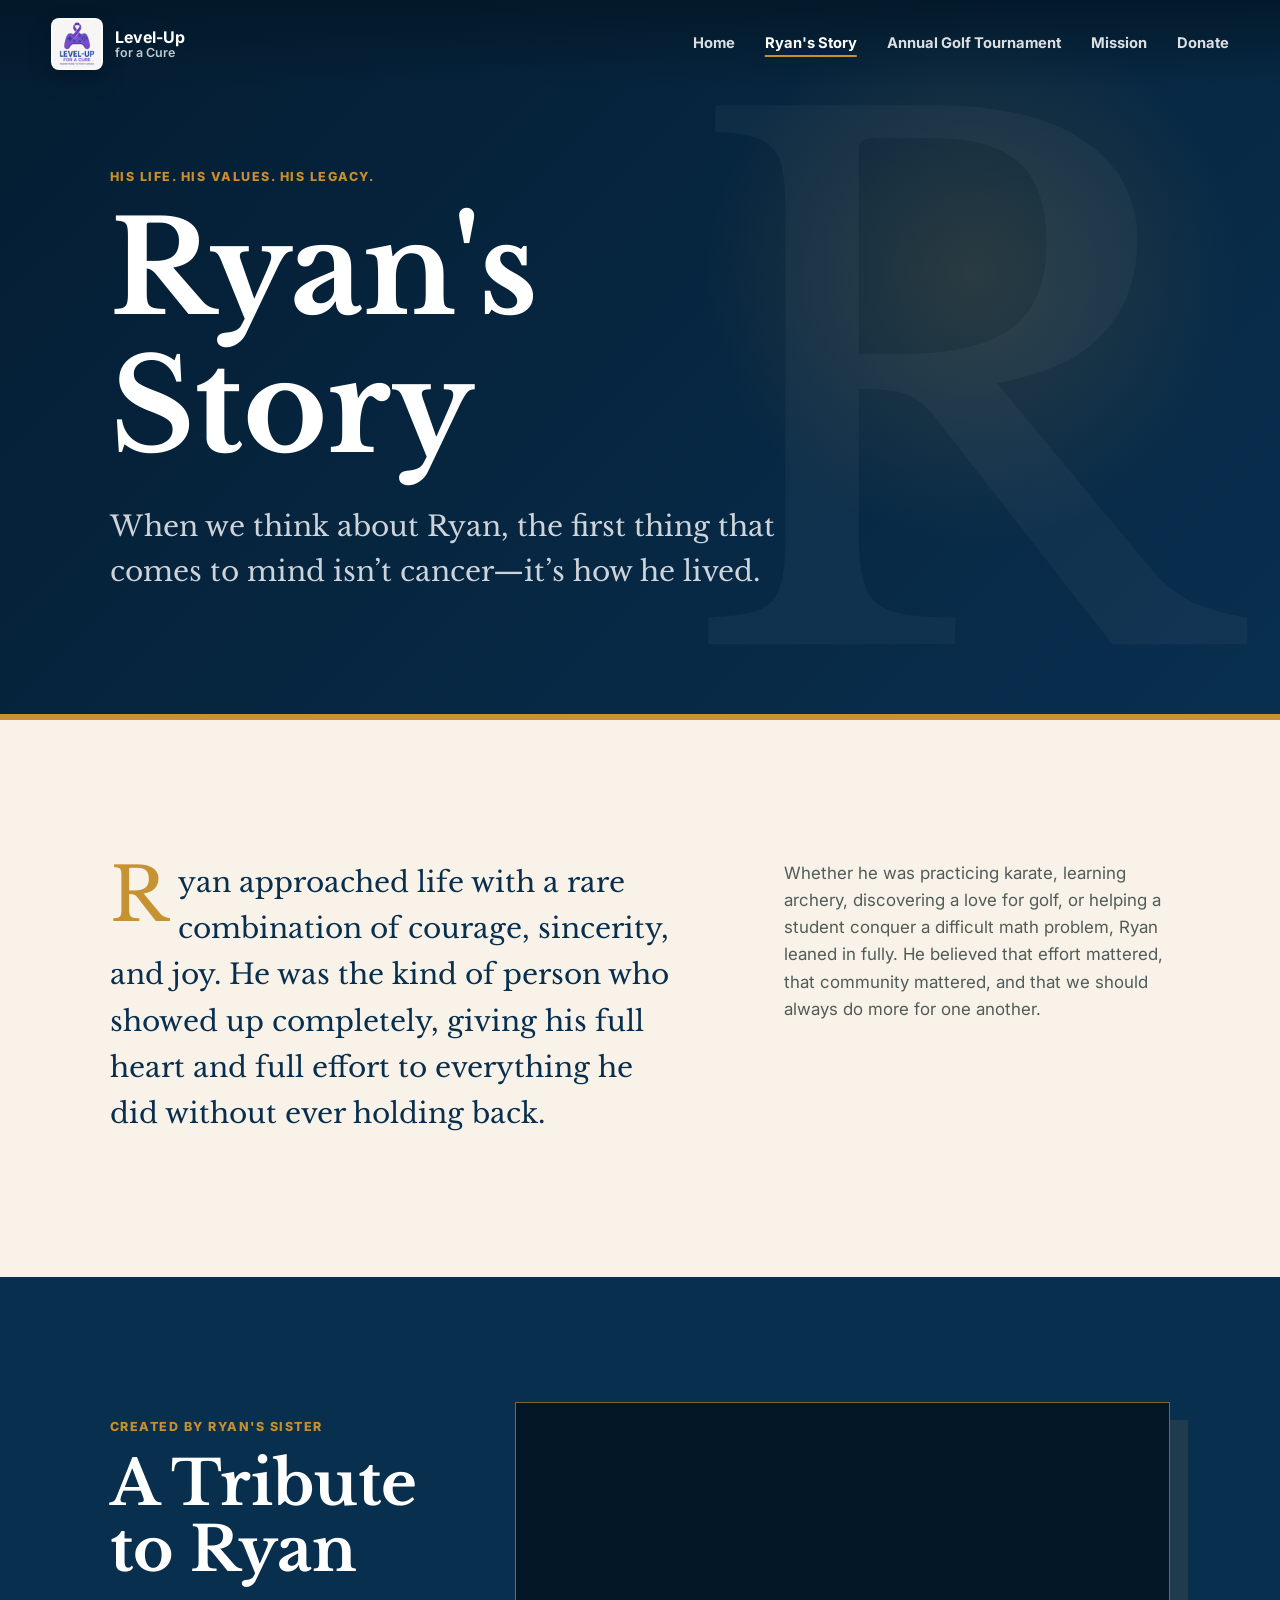
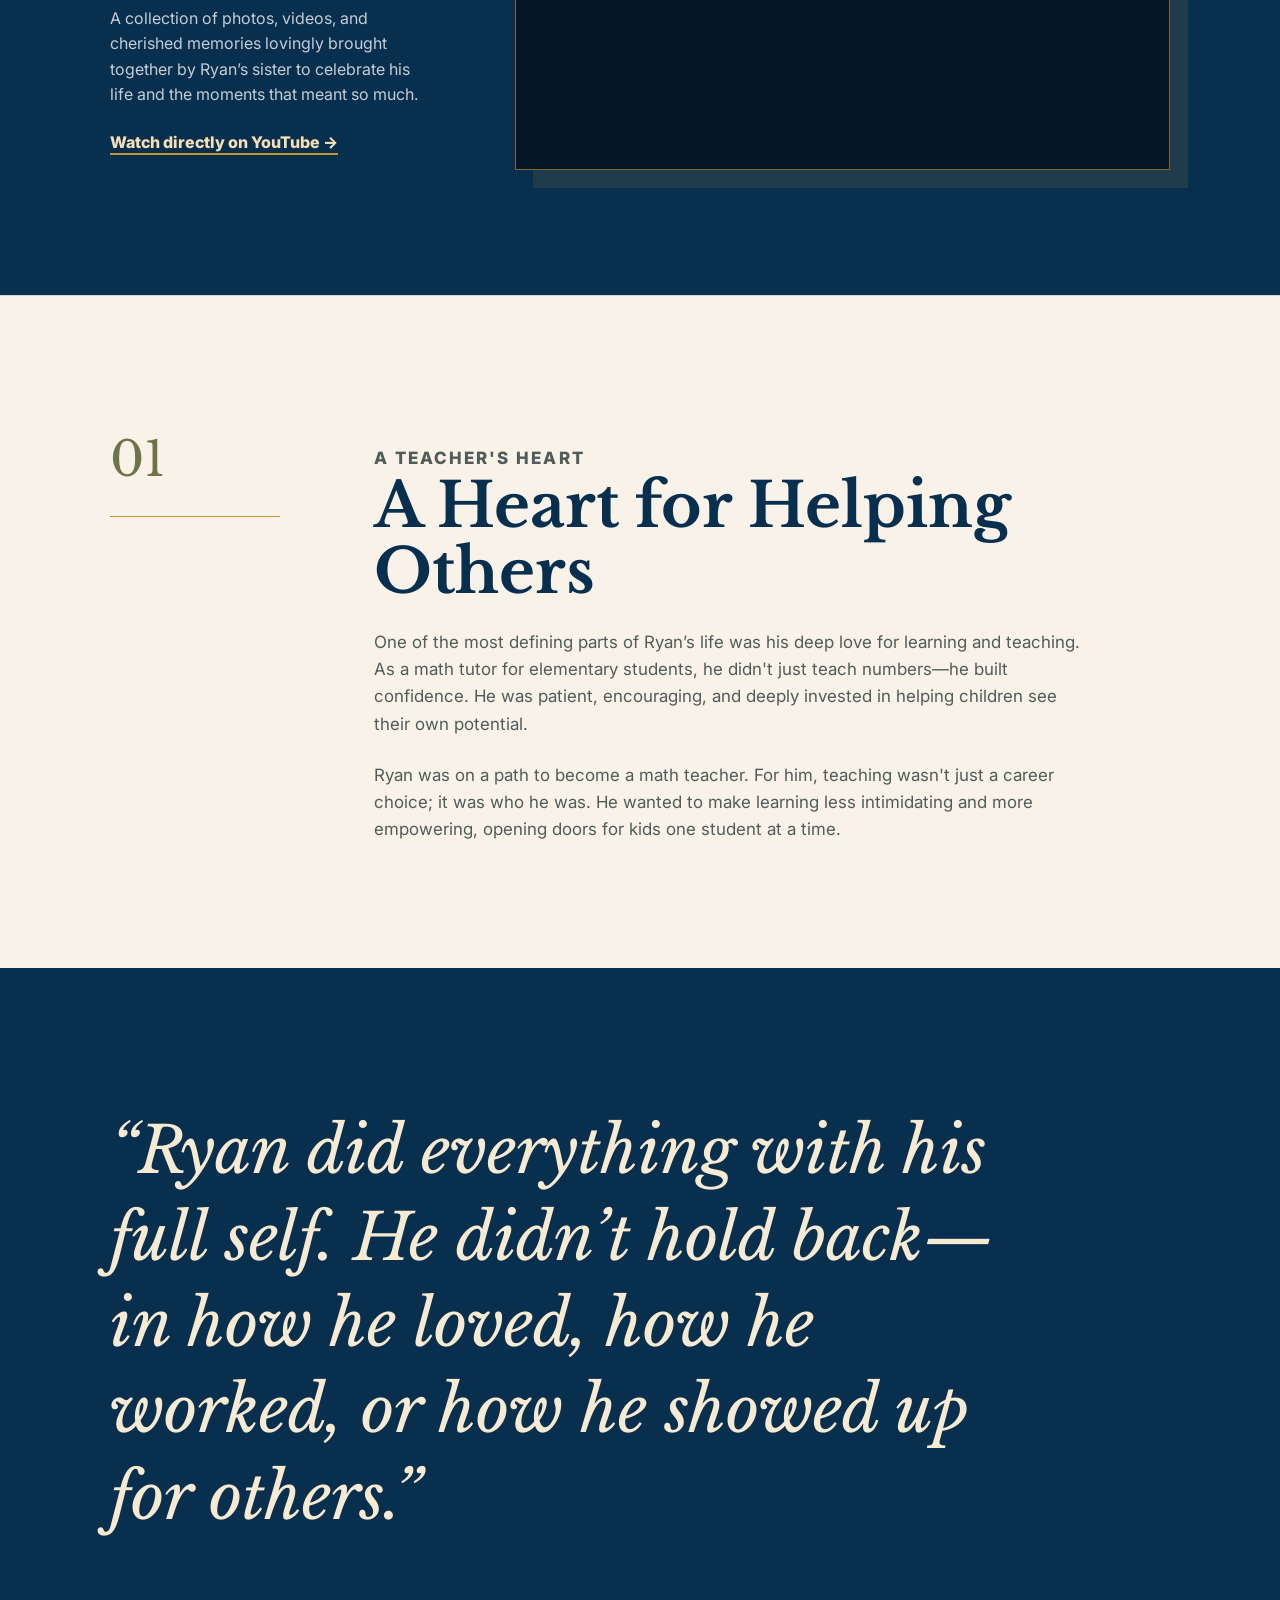
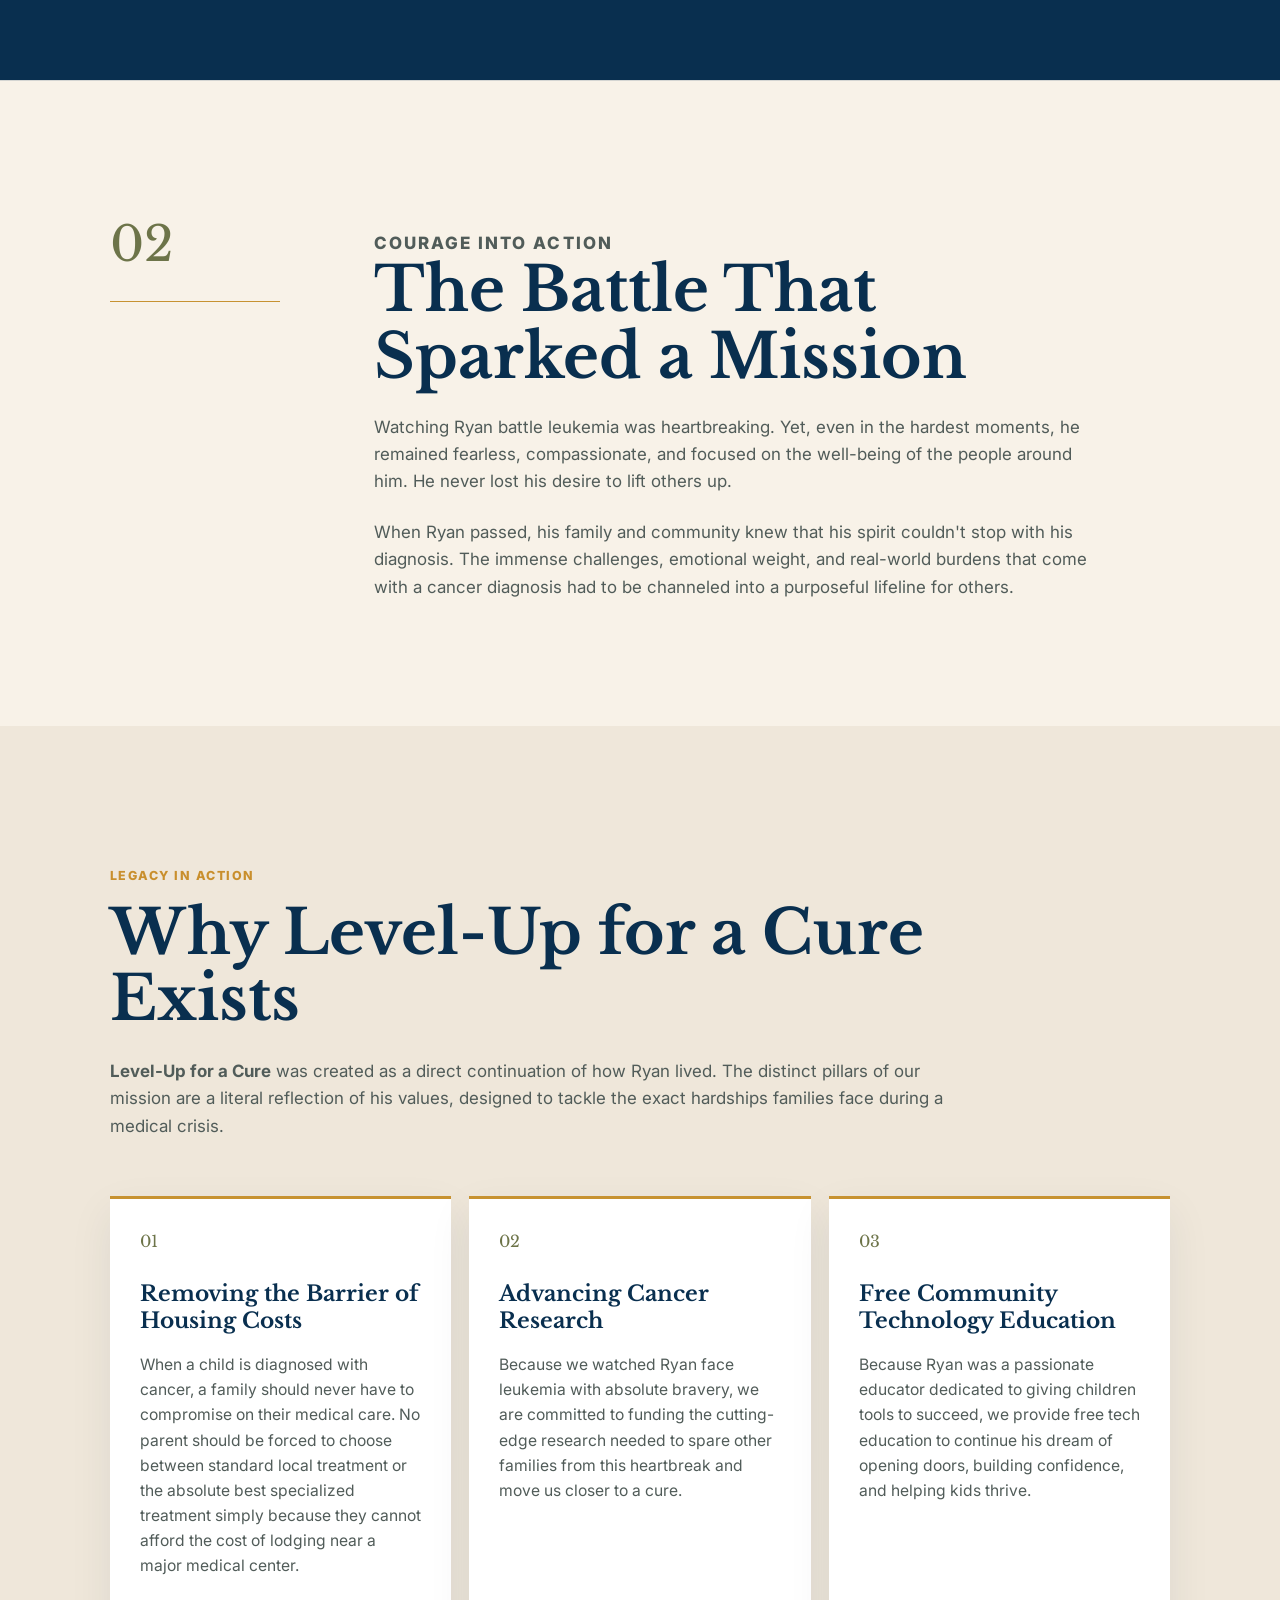
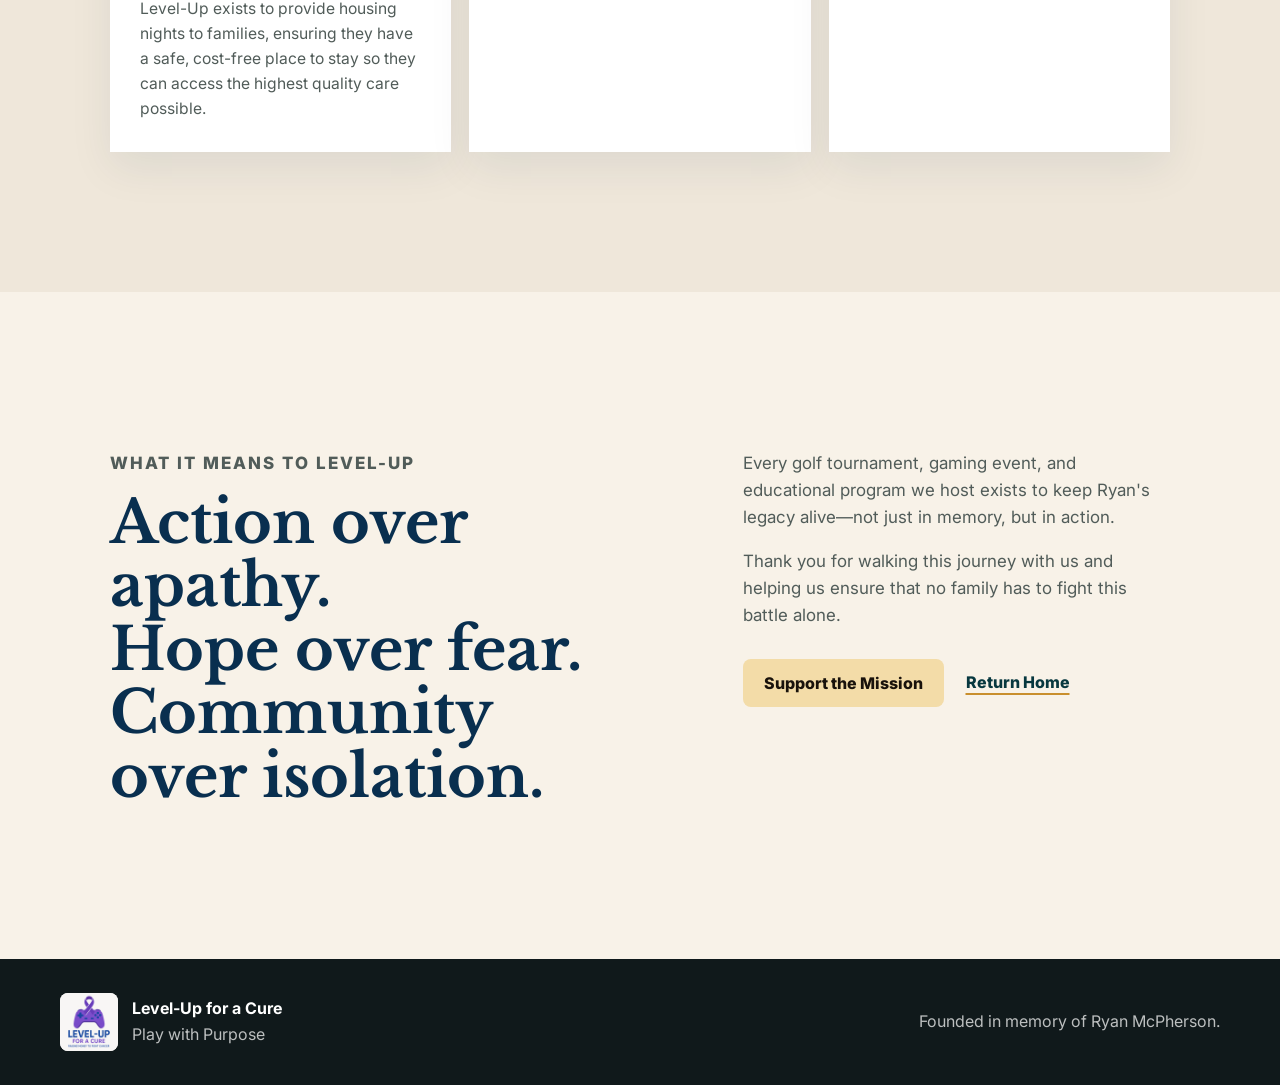
==== commit 8b3e570d: "Refine Ryan tribute video introduction" ====
--- a/ryans-story.html
+++ b/ryans-story.html
@@ -44,9 +44,9 @@
         <section class="story-video-section" aria-labelledby="story-video-title">
           <div class="story-page-shell story-video-grid">
             <div>
-              <p class="eyebrow">In his sister's words</p>
+              <p class="eyebrow">Created by Ryan's sister</p>
               <h2 id="story-video-title">A Tribute to Ryan</h2>
-              <p>A loving reflection on Ryan’s life and the legacy he continues to inspire.</p>
+              <p>A collection of photos, videos, and cherished memories lovingly brought together by Ryan’s sister to celebrate his life and the moments that meant so much.</p>
               <a href="https://www.youtube.com/watch?v=9AmOcWRdVeg" target="_blank" rel="noopener noreferrer">Watch directly on YouTube <span aria-hidden="true">→</span></a>
             </div>
             <div class="story-video">
